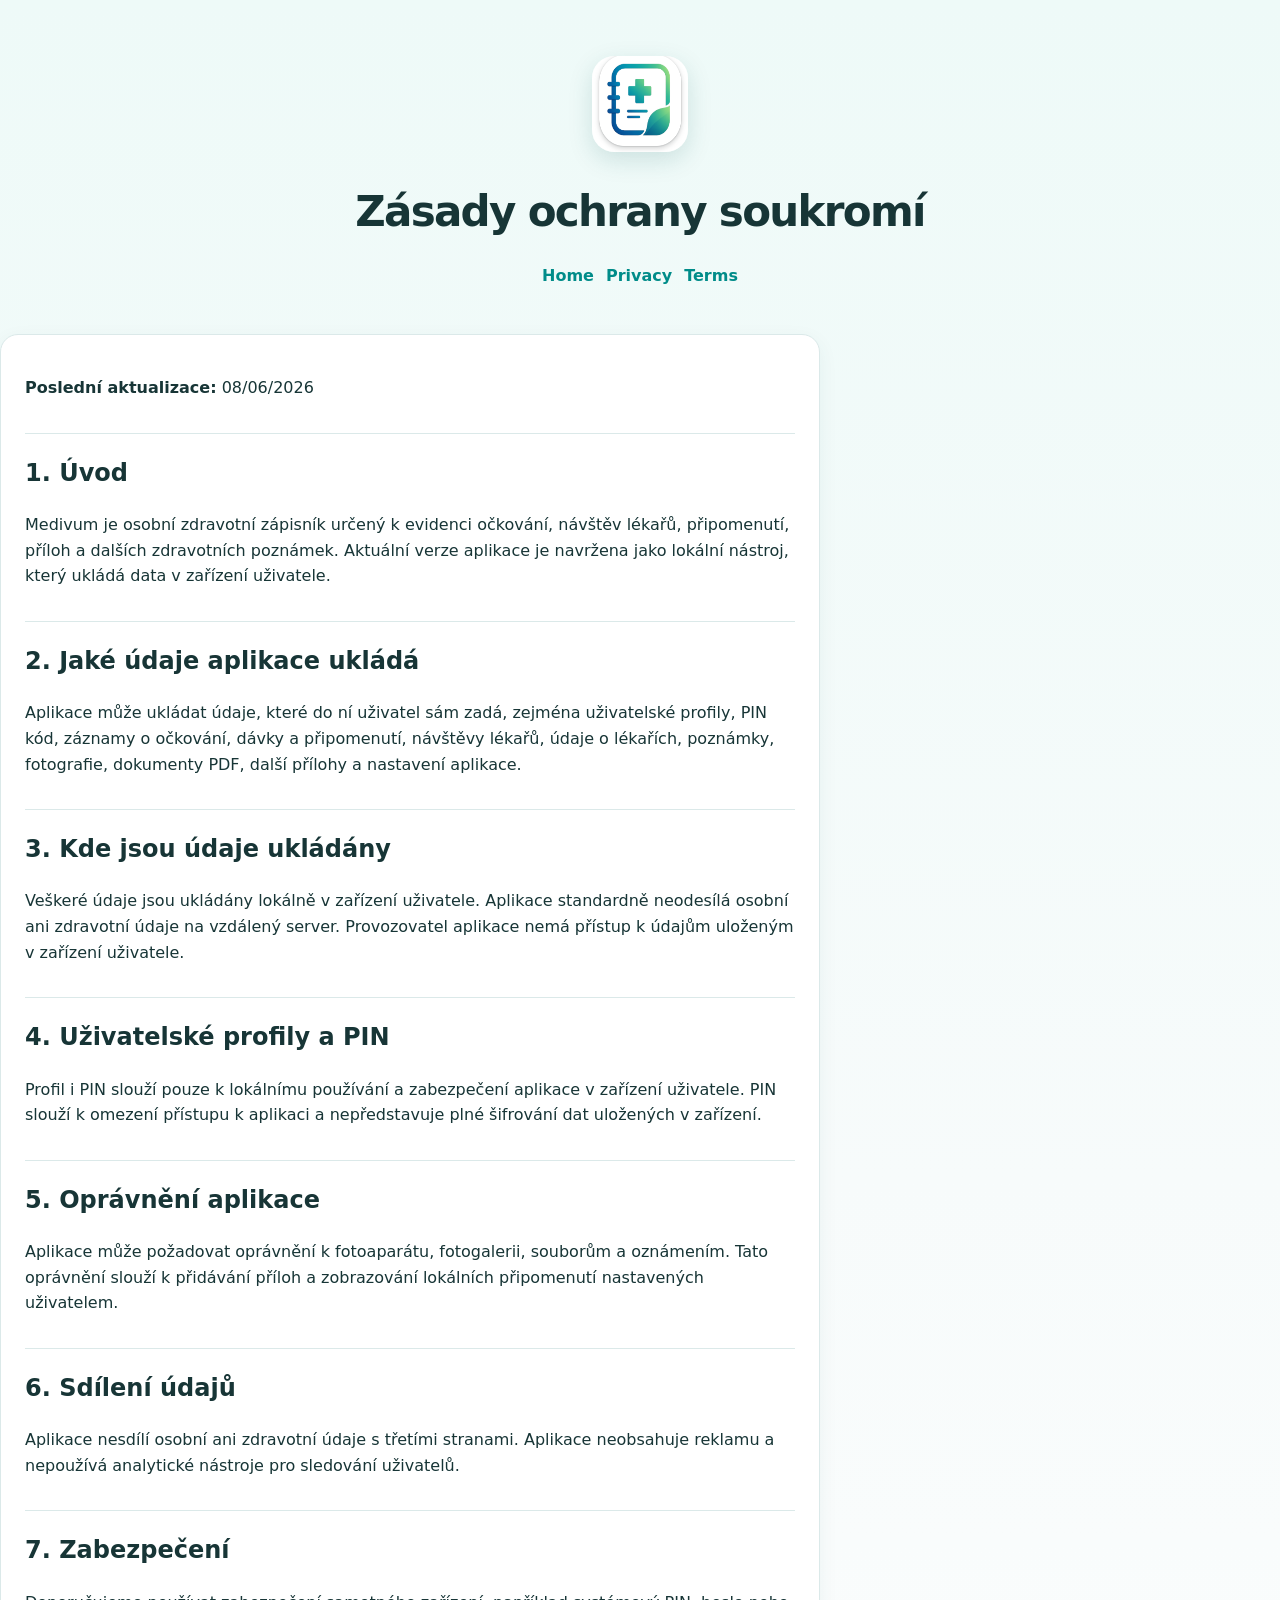
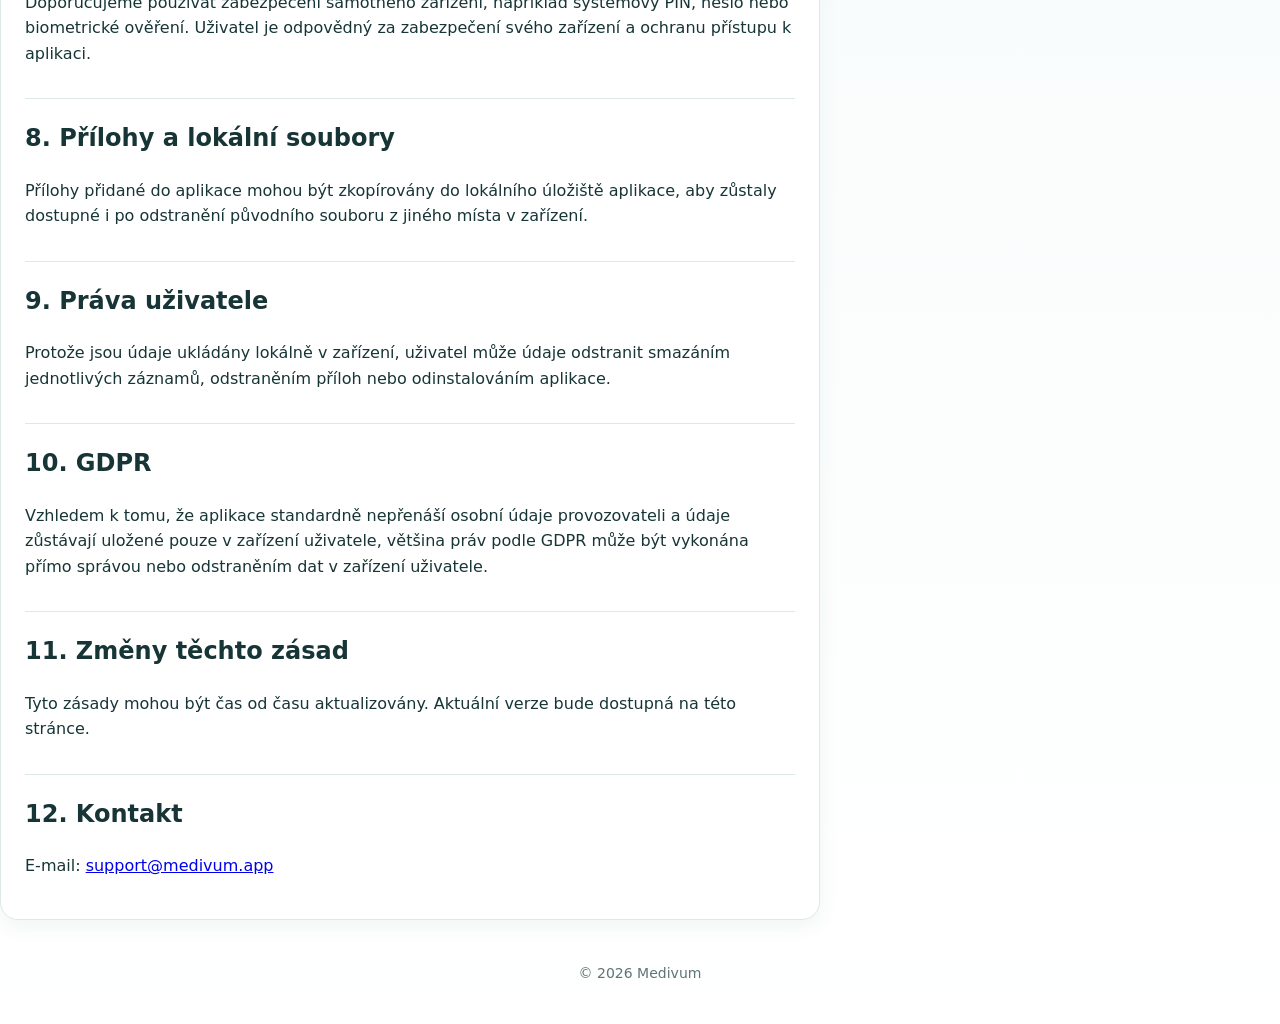
==== privacy-cs.html @ d0944ca5 "Add files via upload" ====
<!DOCTYPE html>
<html lang="cs">
<head>
  <meta charset="UTF-8"><meta name="viewport" content="width=device-width, initial-scale=1">
  <title>Medivum – Zásady ochrany soukromí</title><link rel="stylesheet" href="style.css">
</head>
<body>
<header>
  <img src="logo.png" alt="Medivum logo" class="logo">
  <h1>Zásady ochrany soukromí</h1>
  <nav><a href="index.html">Home</a><a href="privacy.html">Privacy</a><a href="terms.html">Terms</a></nav>
</header>
<main class="article card">

<p><strong>Poslední aktualizace:</strong> 08/06/2026</p>
<h2>1. Úvod</h2>
<p>Medivum je osobní zdravotní zápisník určený k evidenci očkování, návštěv lékařů, připomenutí, příloh a dalších zdravotních poznámek. Aktuální verze aplikace je navržena jako lokální nástroj, který ukládá data v zařízení uživatele.</p>
<h2>2. Jaké údaje aplikace ukládá</h2>
<p>Aplikace může ukládat údaje, které do ní uživatel sám zadá, zejména uživatelské profily, PIN kód, záznamy o očkování, dávky a připomenutí, návštěvy lékařů, údaje o lékařích, poznámky, fotografie, dokumenty PDF, další přílohy a nastavení aplikace.</p>
<h2>3. Kde jsou údaje ukládány</h2>
<p>Veškeré údaje jsou ukládány lokálně v zařízení uživatele. Aplikace standardně neodesílá osobní ani zdravotní údaje na vzdálený server. Provozovatel aplikace nemá přístup k údajům uloženým v zařízení uživatele.</p>
<h2>4. Uživatelské profily a PIN</h2>
<p>Profil i PIN slouží pouze k lokálnímu používání a zabezpečení aplikace v zařízení uživatele. PIN slouží k omezení přístupu k aplikaci a nepředstavuje plné šifrování dat uložených v zařízení.</p>
<h2>5. Oprávnění aplikace</h2>
<p>Aplikace může požadovat oprávnění k fotoaparátu, fotogalerii, souborům a oznámením. Tato oprávnění slouží k přidávání příloh a zobrazování lokálních připomenutí nastavených uživatelem.</p>
<h2>6. Sdílení údajů</h2>
<p>Aplikace nesdílí osobní ani zdravotní údaje s třetími stranami. Aplikace neobsahuje reklamu a nepoužívá analytické nástroje pro sledování uživatelů.</p>
<h2>7. Zabezpečení</h2>
<p>Doporučujeme používat zabezpečení samotného zařízení, například systémový PIN, heslo nebo biometrické ověření. Uživatel je odpovědný za zabezpečení svého zařízení a ochranu přístupu k aplikaci.</p>
<h2>8. Přílohy a lokální soubory</h2>
<p>Přílohy přidané do aplikace mohou být zkopírovány do lokálního úložiště aplikace, aby zůstaly dostupné i po odstranění původního souboru z jiného místa v zařízení.</p>
<h2>9. Práva uživatele</h2>
<p>Protože jsou údaje ukládány lokálně v zařízení, uživatel může údaje odstranit smazáním jednotlivých záznamů, odstraněním příloh nebo odinstalováním aplikace.</p>
<h2>10. GDPR</h2>
<p>Vzhledem k tomu, že aplikace standardně nepřenáší osobní údaje provozovateli a údaje zůstávají uložené pouze v zařízení uživatele, většina práv podle GDPR může být vykonána přímo správou nebo odstraněním dat v zařízení uživatele.</p>
<h2>11. Změny těchto zásad</h2>
<p>Tyto zásady mohou být čas od času aktualizovány. Aktuální verze bude dostupná na této stránce.</p>
<h2>12. Kontakt</h2>
<p>E-mail: <a href="mailto:support@medivum.app">support@medivum.app</a></p>

</main>
<footer>© 2026 Medivum</footer>
</body></html>
---- style.css ----
:root {
  --bg: #f7fbfb;
  --card: #ffffff;
  --text: #173536;
  --muted: #5f7475;
  --primary: #008c89;
  --border: #dbe9e9;
}

* { box-sizing: border-box; }

body {
  margin: 0;
  font-family: system-ui, -apple-system, BlinkMacSystemFont, "Segoe UI", sans-serif;
  background: linear-gradient(180deg, #eefaf8 0%, var(--bg) 45%, #ffffff 100%);
  color: var(--text);
  line-height: 1.6;
}

header {
  max-width: 900px;
  margin: 0 auto;
  padding: 56px 20px 28px;
  text-align: center;
}

.logo {
  width: 96px;
  height: 96px;
  border-radius: 22px;
  box-shadow: 0 8px 24px rgba(0, 90, 90, .15);
}

h1 {
  margin: 18px 0 8px;
  font-size: 42px;
  letter-spacing: -0.04em;
}

.subtitle {
  color: var(--muted);
  font-size: 18px;
  margin: 0 auto;
  max-width: 620px;
}

main {
  max-width: 900px;
  margin: 0 auto;
  padding: 0 20px 48px;
}

.card {
  background: var(--card);
  border: 1px solid var(--border);
  border-radius: 18px;
  padding: 24px;
  margin: 18px 0;
  box-shadow: 0 6px 20px rgba(24, 78, 78, .06);
}

.grid {
  display: grid;
  grid-template-columns: repeat(auto-fit, minmax(210px, 1fr));
  gap: 14px;
}

a.button {
  display: block;
  padding: 14px 16px;
  border: 1px solid var(--border);
  border-radius: 14px;
  color: var(--primary);
  text-decoration: none;
  font-weight: 650;
  background: #fbffff;
}

a.button:hover {
  border-color: var(--primary);
  background: #f0fbfa;
}

nav {
  display: flex;
  gap: 12px;
  flex-wrap: wrap;
  justify-content: center;
  margin-top: 18px;
}

nav a {
  color: var(--primary);
  text-decoration: none;
  font-weight: 600;
}

.article {
  max-width: 820px;
  text-align: left;
}

.article h1 {
  font-size: 34px;
}

.article h2 {
  margin-top: 32px;
  border-top: 1px solid var(--border);
  padding-top: 20px;
}

footer {
  max-width: 900px;
  margin: 0 auto;
  padding: 24px 20px 40px;
  color: var(--muted);
  text-align: center;
  font-size: 14px;
}
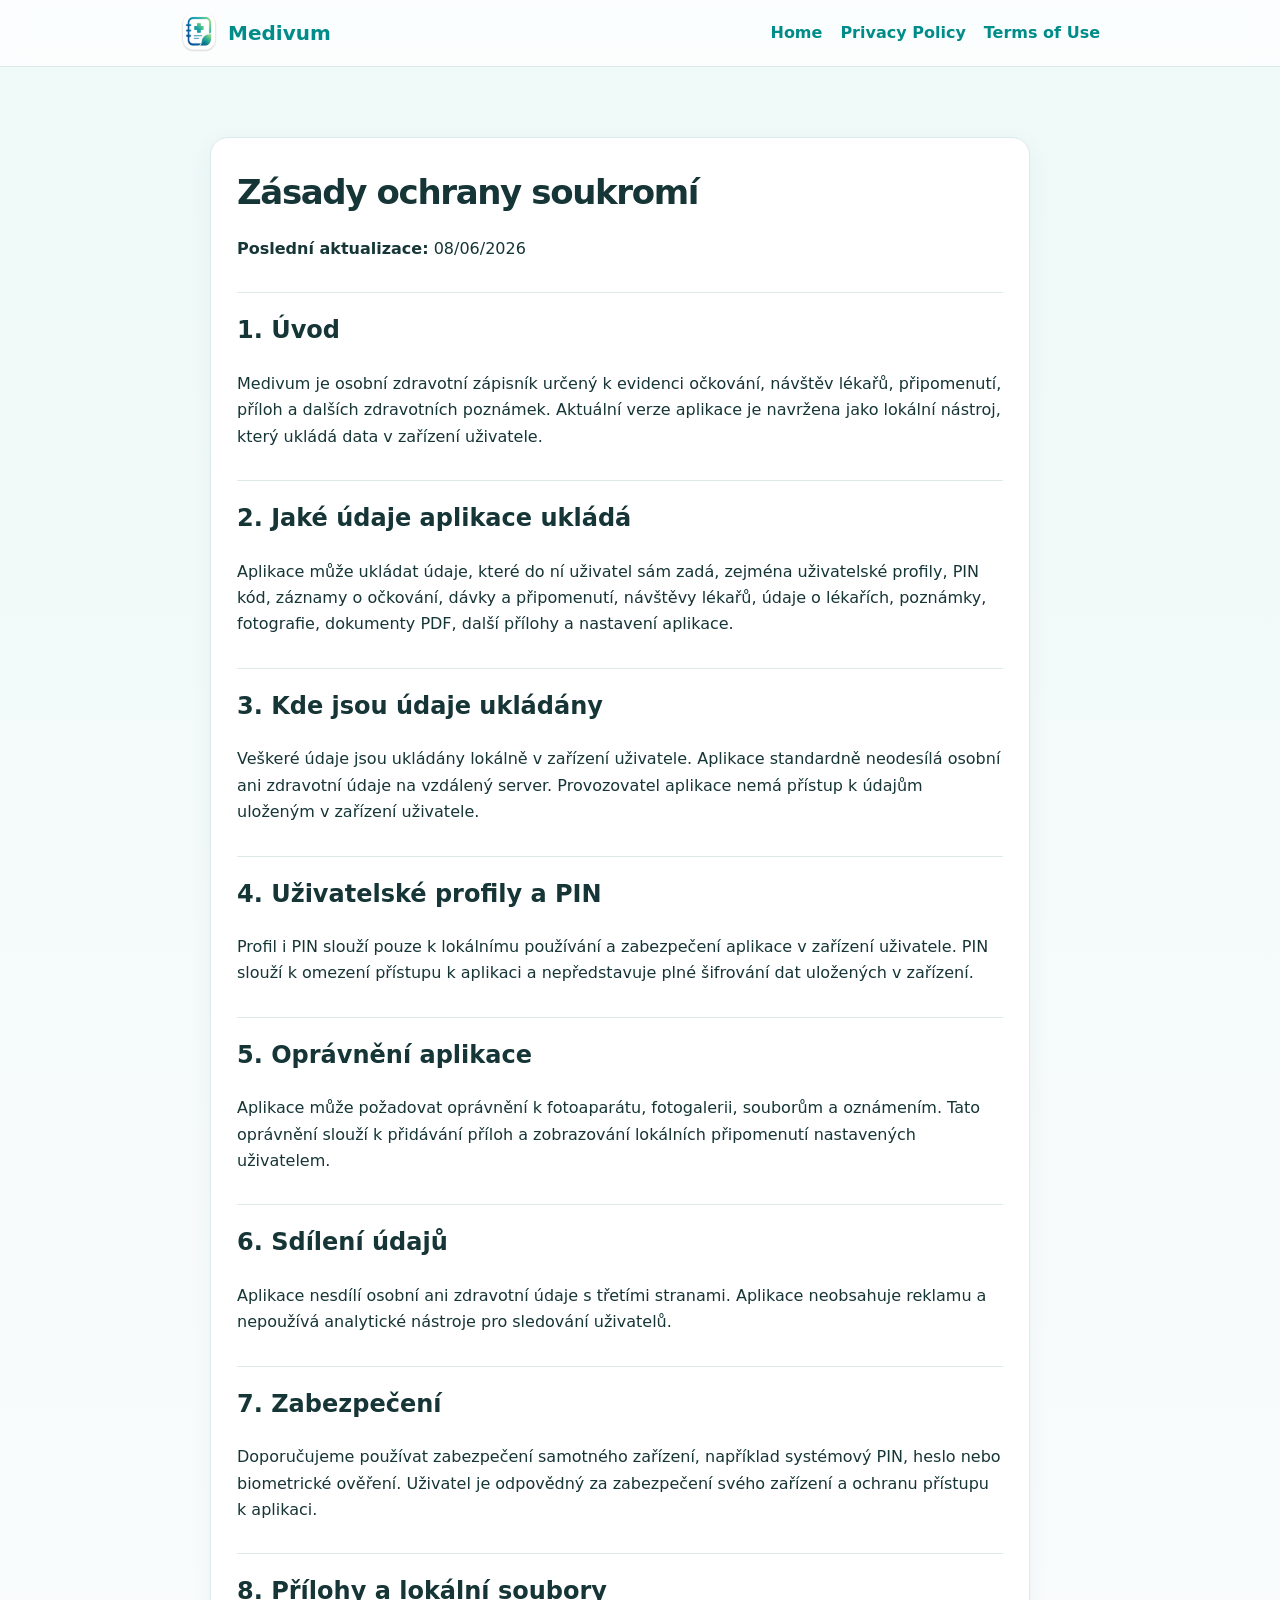
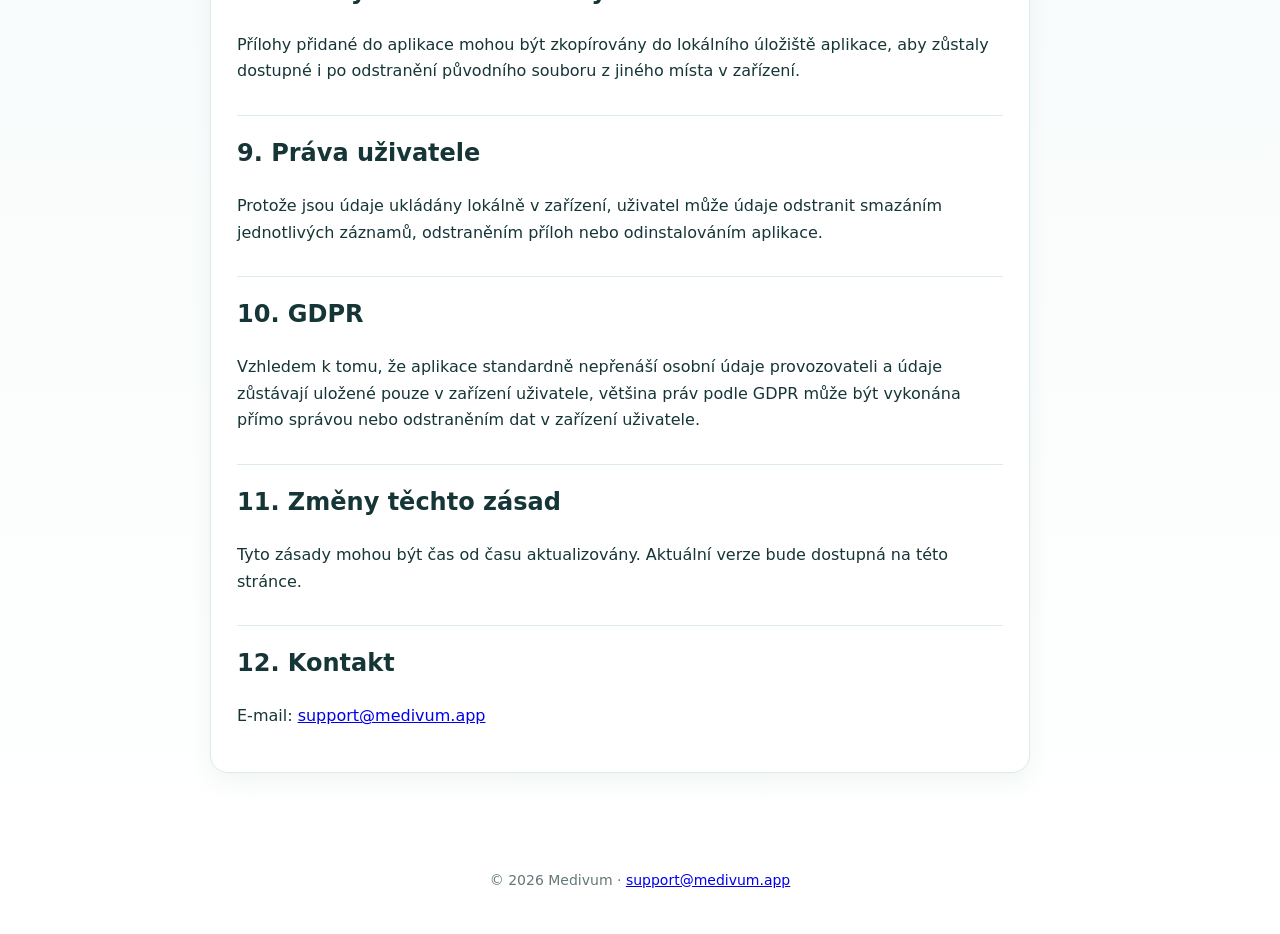
==== commit 9566ae42: "Add files via upload" ====
--- a/privacy-cs.html
+++ b/privacy-cs.html
@@ -1,18 +1,22 @@
 <!DOCTYPE html>
 <html lang="cs">
 <head>
-  <meta charset="UTF-8"><meta name="viewport" content="width=device-width, initial-scale=1">
-  <title>Medivum – Zásady ochrany soukromí</title><link rel="stylesheet" href="style.css">
+  <meta charset="UTF-8">
+  <meta name="viewport" content="width=device-width, initial-scale=1">
+  <title>Medivum – Zásady ochrany soukromí</title>
+  <link rel="stylesheet" href="style.css">
 </head>
 <body>
-<header>
-  <img src="logo.png" alt="Medivum logo" class="logo">
-  <h1>Zásady ochrany soukromí</h1>
-  <nav><a href="index.html">Home</a><a href="privacy.html">Privacy</a><a href="terms.html">Terms</a></nav>
+<header class="site-header">
+  <nav class="nav">
+    <a class="brand" href="index.html"><img src="logo.png" alt="Medivum logo"><span>Medivum</span></a>
+    <a href="index.html">Home</a>
+    <a href="privacy.html">Privacy Policy</a>
+    <a href="terms.html">Terms of Use</a>
+  </nav>
 </header>
-<main class="article card">
-
-<p><strong>Poslední aktualizace:</strong> 08/06/2026</p>
+<main>
+<section class="article card"><h1>Zásady ochrany soukromí</h1><p><strong>Poslední aktualizace:</strong> 08/06/2026</p>
 <h2>1. Úvod</h2>
 <p>Medivum je osobní zdravotní zápisník určený k evidenci očkování, návštěv lékařů, připomenutí, příloh a dalších zdravotních poznámek. Aktuální verze aplikace je navržena jako lokální nástroj, který ukládá data v zařízení uživatele.</p>
 <h2>2. Jaké údaje aplikace ukládá</h2>
@@ -36,8 +40,8 @@
 <h2>11. Změny těchto zásad</h2>
 <p>Tyto zásady mohou být čas od času aktualizovány. Aktuální verze bude dostupná na této stránce.</p>
 <h2>12. Kontakt</h2>
-<p>E-mail: <a href="mailto:support@medivum.app">support@medivum.app</a></p>
-
+<p>E-mail: <a href="mailto:support@medivum.app">support@medivum.app</a></p></section>
 </main>
-<footer>© 2026 Medivum</footer>
-</body></html>+<footer>© 2026 Medivum · <a href="mailto:support@medivum.app">support@medivum.app</a></footer>
+</body>
+</html>
--- a/style.css
+++ b/style.css
@@ -1,10 +1,10 @@
 :root {
   --bg: #f7fbfb;
   --card: #ffffff;
-  --text: #173536;
-  --muted: #5f7475;
+  --text: #163536;
+  --muted: #637879;
   --primary: #008c89;
-  --border: #dbe9e9;
+  --border: #dceaea;
 }
 
 * { box-sizing: border-box; }
@@ -12,28 +12,75 @@
 body {
   margin: 0;
   font-family: system-ui, -apple-system, BlinkMacSystemFont, "Segoe UI", sans-serif;
-  background: linear-gradient(180deg, #eefaf8 0%, var(--bg) 45%, #ffffff 100%);
+  background: linear-gradient(180deg, #eefaf8 0%, var(--bg) 48%, #ffffff 100%);
   color: var(--text);
-  line-height: 1.6;
+  line-height: 1.65;
 }
 
-header {
+.site-header {
+  border-bottom: 1px solid var(--border);
+  background: rgba(255,255,255,.78);
+  backdrop-filter: blur(10px);
+  position: sticky;
+  top: 0;
+  z-index: 10;
+}
+
+.nav {
+  max-width: 960px;
+  margin: 0 auto;
+  padding: 14px 20px;
+  display: flex;
+  align-items: center;
+  gap: 18px;
+}
+
+.brand {
+  display: flex;
+  align-items: center;
+  gap: 10px;
+  text-decoration: none;
+  color: var(--text);
+  font-weight: 800;
+  font-size: 20px;
+  margin-right: auto;
+}
+
+.brand img {
+  width: 38px;
+  height: 38px;
+  border-radius: 10px;
+}
+
+.nav a {
+  color: var(--primary);
+  text-decoration: none;
+  font-weight: 650;
+}
+
+.nav a:hover { text-decoration: underline; }
+
+main {
   max-width: 900px;
   margin: 0 auto;
-  padding: 56px 20px 28px;
-  text-align: center;
+  padding: 48px 20px;
 }
 
-.logo {
-  width: 96px;
-  height: 96px;
+.hero {
+  text-align: center;
+  padding: 34px 0 30px;
+}
+
+.hero-logo {
+  width: 92px;
+  height: 92px;
   border-radius: 22px;
-  box-shadow: 0 8px 24px rgba(0, 90, 90, .15);
+  box-shadow: 0 10px 26px rgba(0,90,90,.14);
 }
 
 h1 {
-  margin: 18px 0 8px;
-  font-size: 42px;
+  margin: 22px 0 8px;
+  font-size: 44px;
   letter-spacing: -0.04em;
 }
 
@@ -41,80 +88,73 @@
   color: var(--muted);
   font-size: 18px;
   margin: 0 auto;
-  max-width: 620px;
-}
-
-main {
-  max-width: 900px;
-  margin: 0 auto;
-  padding: 0 20px 48px;
+  max-width: 640px;
 }
 
 .card {
   background: var(--card);
   border: 1px solid var(--border);
   border-radius: 18px;
-  padding: 24px;
-  margin: 18px 0;
-  box-shadow: 0 6px 20px rgba(24, 78, 78, .06);
+  padding: 26px;
+  margin: 22px 0;
+  box-shadow: 0 8px 24px rgba(24,78,78,.055);
 }
 
-.grid {
-  display: grid;
-  grid-template-columns: repeat(auto-fit, minmax(210px, 1fr));
-  gap: 14px;
+.home-links {
+  display: flex;
+  flex-wrap: wrap;
+  gap: 12px;
+  margin-top: 18px;
 }
 
-a.button {
-  display: block;
-  padding: 14px 16px;
+.button {
+  display: inline-block;
+  padding: 12px 16px;
   border: 1px solid var(--border);
-  border-radius: 14px;
+  border-radius: 12px;
   color: var(--primary);
   text-decoration: none;
-  font-weight: 650;
+  font-weight: 700;
   background: #fbffff;
 }
 
-a.button:hover {
+.button:hover {
   border-color: var(--primary);
   background: #f0fbfa;
 }
 
-nav {
-  display: flex;
+.lang-grid {
+  display: grid;
+  grid-template-columns: repeat(auto-fit, minmax(210px, 1fr));
   gap: 12px;
-  flex-wrap: wrap;
-  justify-content: center;
-  margin-top: 18px;
-}
-
-nav a {
-  color: var(--primary);
-  text-decoration: none;
-  font-weight: 600;
 }
 
 .article {
   max-width: 820px;
-  text-align: left;
 }
 
 .article h1 {
   font-size: 34px;
+  margin-top: 0;
 }
 
 .article h2 {
-  margin-top: 32px;
+  margin-top: 30px;
   border-top: 1px solid var(--border);
-  padding-top: 20px;
+  padding-top: 18px;
 }
 
 footer {
-  max-width: 900px;
+  max-width: 960px;
   margin: 0 auto;
-  padding: 24px 20px 40px;
+  padding: 26px 20px 42px;
   color: var(--muted);
   text-align: center;
   font-size: 14px;
+}
+
+@media (max-width: 620px) {
+  .nav { flex-wrap: wrap; }
+  .brand { width: 100%; }
+  h1 { font-size: 36px; }
 }
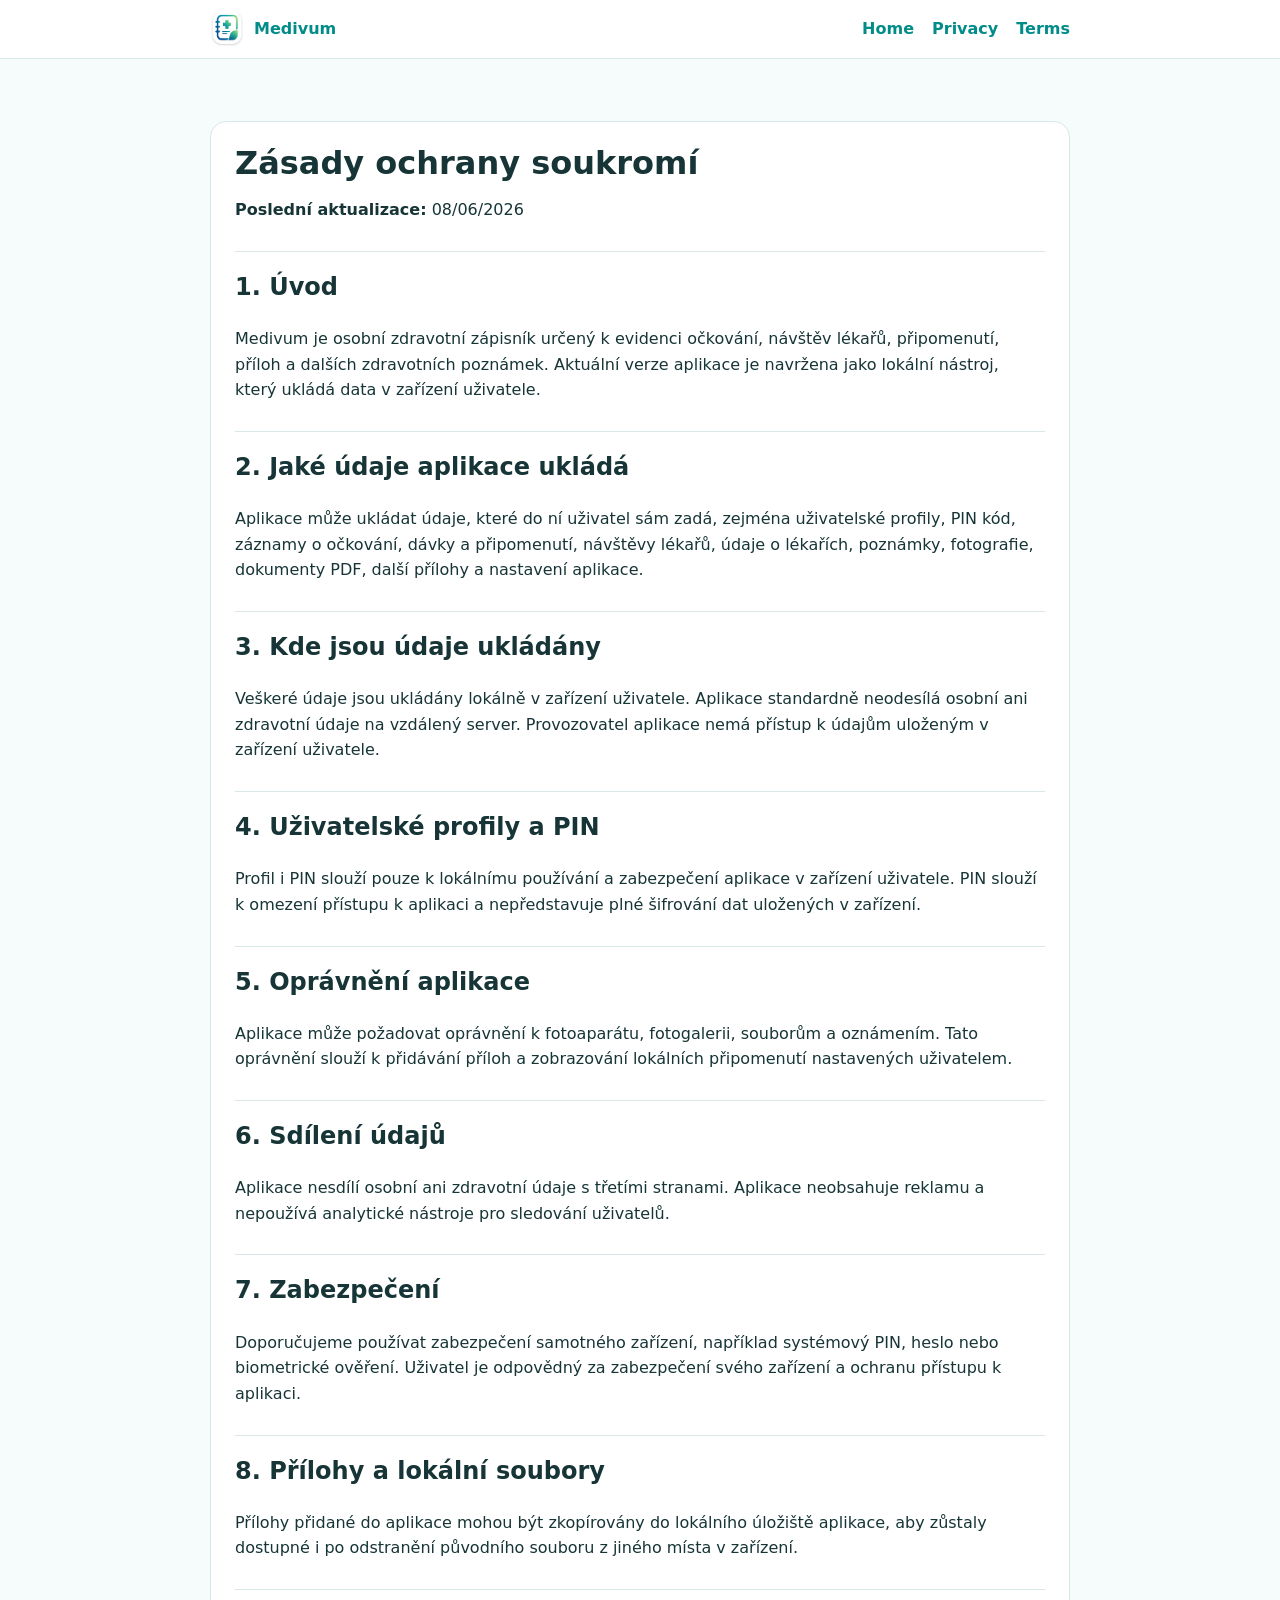
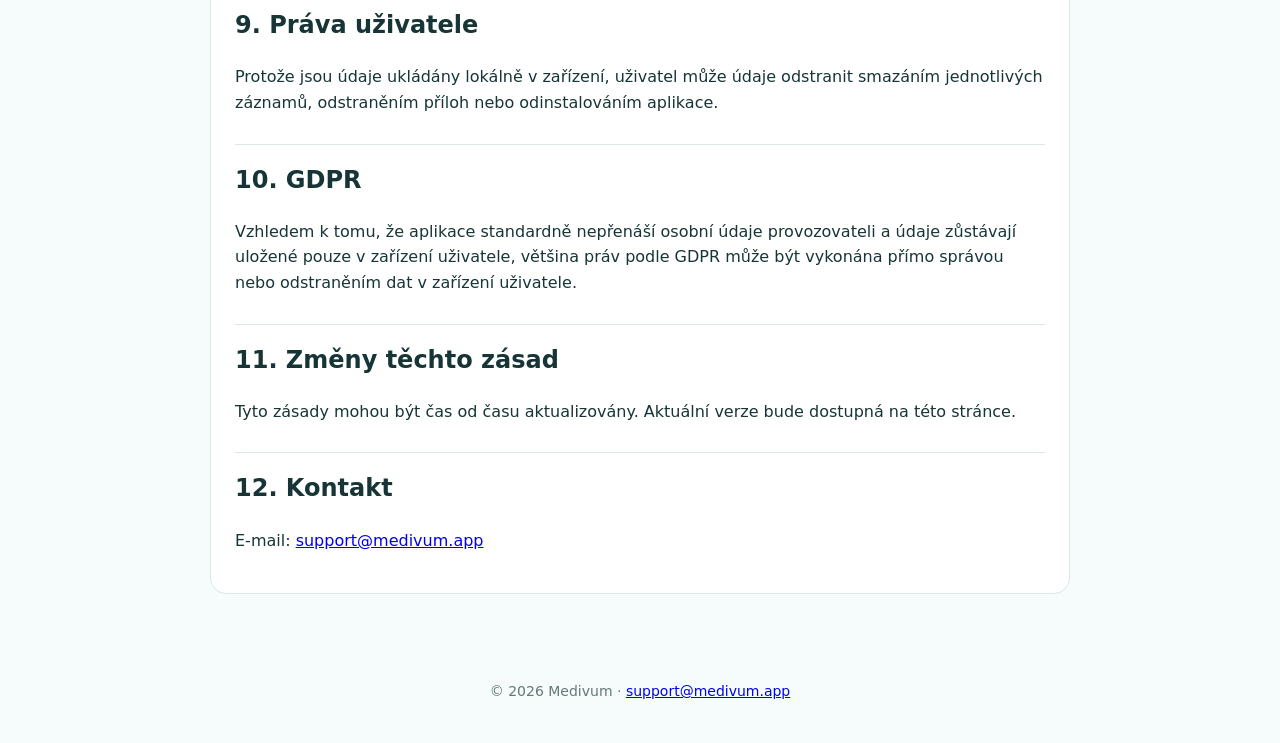
==== commit d8b2129f: "Add files via upload" ====
--- a/privacy-cs.html
+++ b/privacy-cs.html
@@ -7,12 +7,12 @@
   <link rel="stylesheet" href="style.css">
 </head>
 <body>
-<header class="site-header">
+<header class="header">
   <nav class="nav">
     <a class="brand" href="index.html"><img src="logo.png" alt="Medivum logo"><span>Medivum</span></a>
     <a href="index.html">Home</a>
-    <a href="privacy.html">Privacy Policy</a>
-    <a href="terms.html">Terms of Use</a>
+    <a href="privacy.html">Privacy</a>
+    <a href="terms.html">Terms</a>
   </nav>
 </header>
 <main>
--- a/style.css
+++ b/style.css
@@ -1,10 +1,10 @@
 :root {
-  --bg: #f7fbfb;
+  --bg: #f6fbfb;
+  --text: #173536;
+  --muted: #657879;
+  --primary: #008c89;
+  --border: #d8e8e8;
   --card: #ffffff;
-  --text: #163536;
-  --muted: #637879;
-  --primary: #008c89;
-  --border: #dceaea;
 }
 
 * { box-sizing: border-box; }
@@ -12,24 +12,20 @@
 body {
   margin: 0;
   font-family: system-ui, -apple-system, BlinkMacSystemFont, "Segoe UI", sans-serif;
-  background: linear-gradient(180deg, #eefaf8 0%, var(--bg) 48%, #ffffff 100%);
+  background: var(--bg);
   color: var(--text);
-  line-height: 1.65;
+  line-height: 1.6;
 }
 
-.site-header {
+.header {
+  background: #ffffff;
   border-bottom: 1px solid var(--border);
-  background: rgba(255,255,255,.78);
-  backdrop-filter: blur(10px);
-  position: sticky;
-  top: 0;
-  z-index: 10;
 }
 
 .nav {
-  max-width: 960px;
+  max-width: 900px;
   margin: 0 auto;
-  padding: 14px 20px;
+  padding: 12px 20px;
   display: flex;
   align-items: center;
   gap: 18px;
@@ -39,72 +35,67 @@
   display: flex;
   align-items: center;
   gap: 10px;
+  margin-right: auto;
+  color: var(--text);
   text-decoration: none;
-  color: var(--text);
-  font-weight: 800;
-  font-size: 20px;
-  margin-right: auto;
+  font-weight: 750;
 }
 
 .brand img {
-  width: 38px;
-  height: 38px;
-  border-radius: 10px;
+  width: 34px;
+  height: 34px;
+  border-radius: 8px;
 }
 
 .nav a {
   color: var(--primary);
   text-decoration: none;
-  font-weight: 650;
+  font-weight: 600;
 }
-
-.nav a:hover { text-decoration: underline; }
 
 main {
   max-width: 900px;
   margin: 0 auto;
-  padding: 48px 20px;
+  padding: 44px 20px;
 }
 
 .hero {
   text-align: center;
-  padding: 34px 0 30px;
+  padding: 20px 0 24px;
 }
 
-.hero-logo {
-  width: 92px;
-  height: 92px;
+.hero img {
+  width: 96px;
+  height: 96px;
   border-radius: 22px;
-  box-shadow: 0 10px 26px rgba(0,90,90,.14);
+  box-shadow: 0 8px 20px rgba(0,0,0,.10);
 }
 
 h1 {
-  margin: 22px 0 8px;
-  font-size: 44px;
-  letter-spacing: -0.04em;
+  margin: 18px 0 8px;
+  font-size: 40px;
+  line-height: 1.1;
 }
 
 .subtitle {
   color: var(--muted);
+  margin: 0 auto;
+  max-width: 620px;
   font-size: 18px;
-  margin: 0 auto;
-  max-width: 640px;
 }
 
 .card {
   background: var(--card);
   border: 1px solid var(--border);
-  border-radius: 18px;
-  padding: 26px;
-  margin: 22px 0;
-  box-shadow: 0 8px 24px rgba(24,78,78,.055);
+  border-radius: 16px;
+  padding: 24px;
+  margin: 18px 0;
 }
 
-.home-links {
+.links {
   display: flex;
+  gap: 12px;
   flex-wrap: wrap;
-  gap: 12px;
-  margin-top: 18px;
 }
 
 .button {
@@ -118,43 +109,33 @@
   background: #fbffff;
 }
 
-.button:hover {
-  border-color: var(--primary);
-  background: #f0fbfa;
-}
-
 .lang-grid {
   display: grid;
-  grid-template-columns: repeat(auto-fit, minmax(210px, 1fr));
+  grid-template-columns: repeat(auto-fit, minmax(190px, 1fr));
   gap: 12px;
 }
 
-.article {
-  max-width: 820px;
-}
-
 .article h1 {
-  font-size: 34px;
+  font-size: 32px;
   margin-top: 0;
 }
 
 .article h2 {
-  margin-top: 30px;
+  margin-top: 28px;
+  padding-top: 16px;
   border-top: 1px solid var(--border);
-  padding-top: 18px;
 }
 
 footer {
-  max-width: 960px;
+  max-width: 900px;
   margin: 0 auto;
-  padding: 26px 20px 42px;
+  padding: 24px 20px 40px;
+  text-align: center;
   color: var(--muted);
-  text-align: center;
   font-size: 14px;
 }
 
 @media (max-width: 620px) {
   .nav { flex-wrap: wrap; }
   .brand { width: 100%; }
-  h1 { font-size: 36px; }
 }
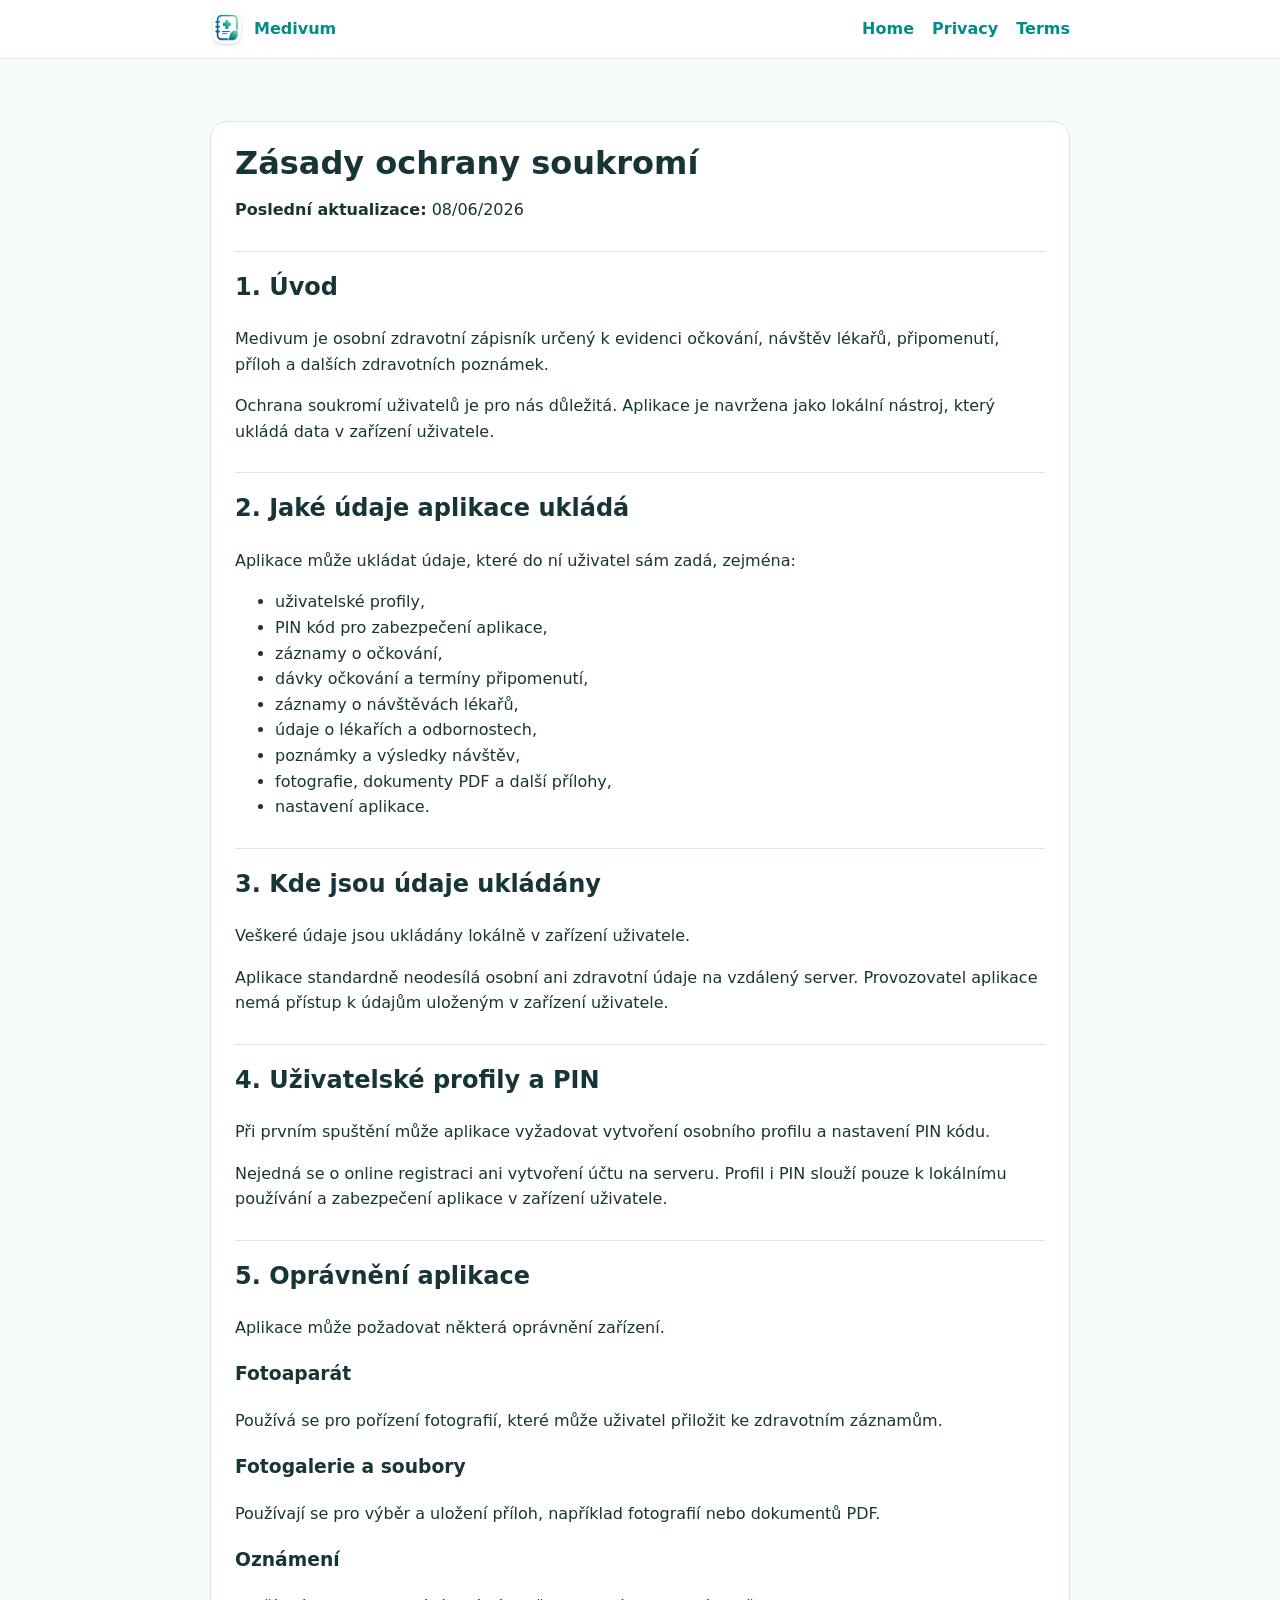
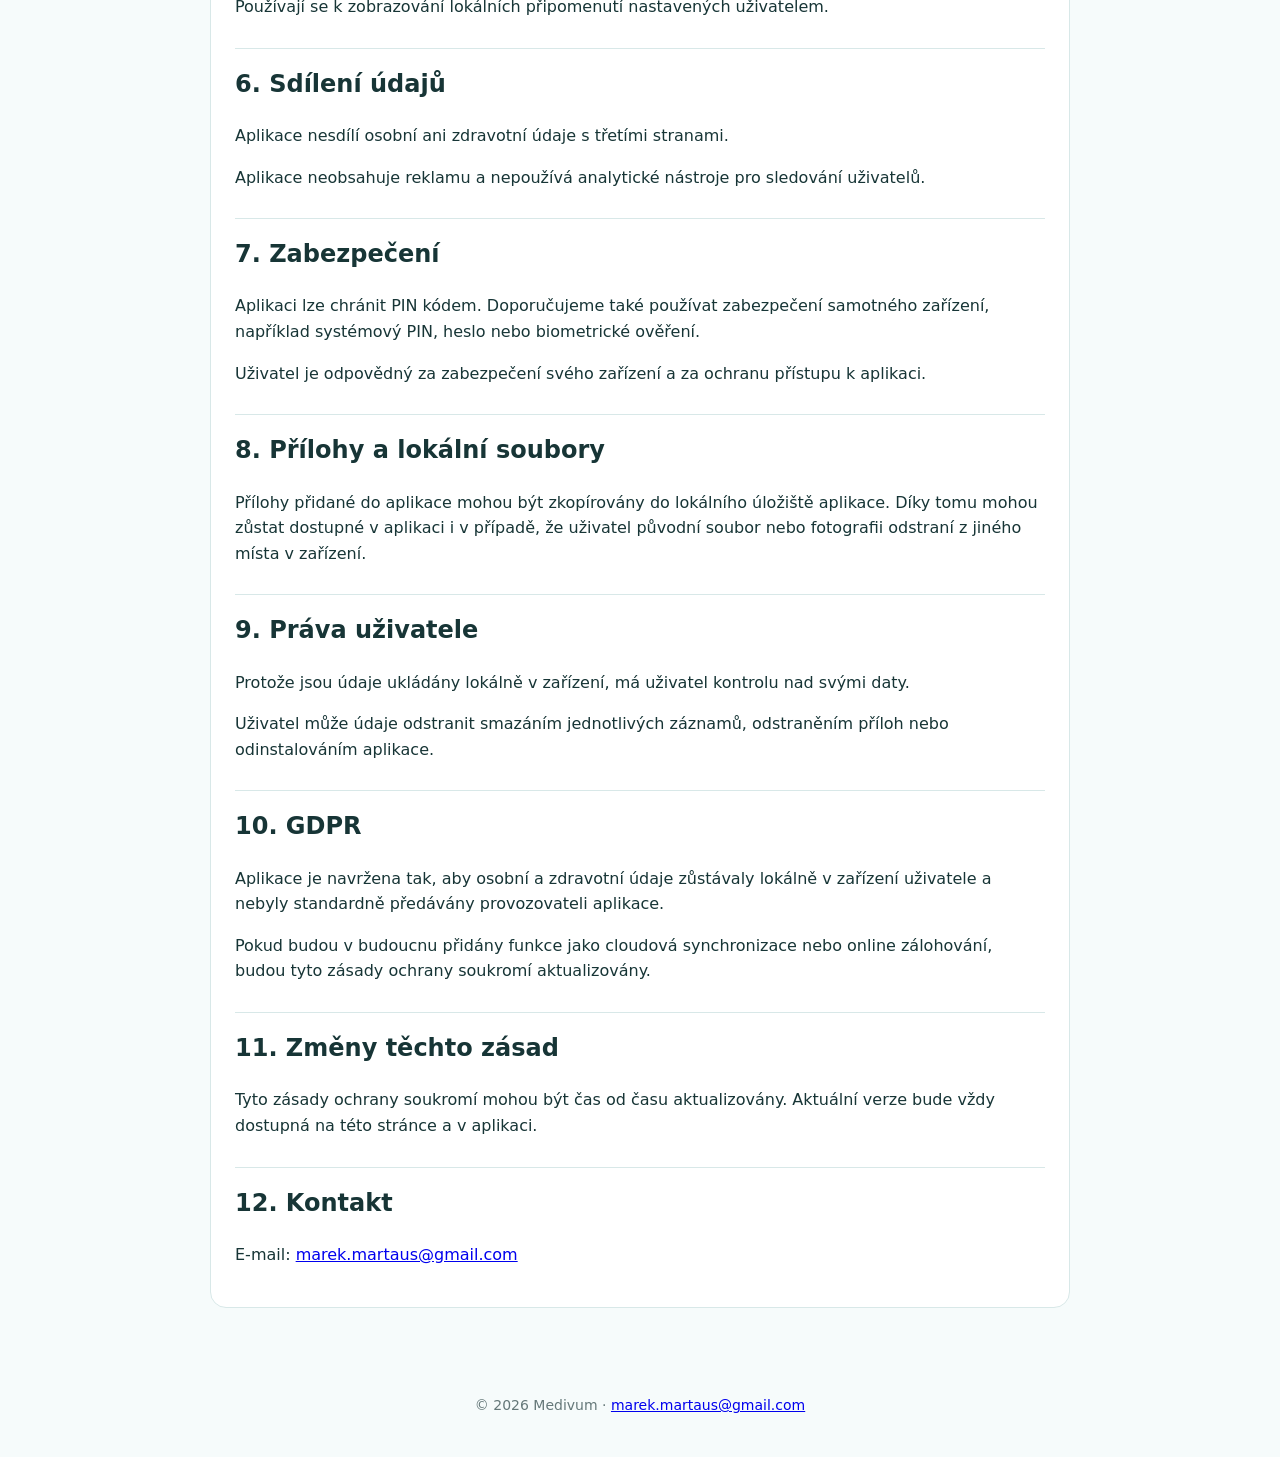
==== commit 4cb96571: "Update privacy-cs.html" ====
--- a/privacy-cs.html
+++ b/privacy-cs.html
@@ -18,30 +18,89 @@
 <main>
 <section class="article card"><h1>Zásady ochrany soukromí</h1><p><strong>Poslední aktualizace:</strong> 08/06/2026</p>
 <h2>1. Úvod</h2>
-<p>Medivum je osobní zdravotní zápisník určený k evidenci očkování, návštěv lékařů, připomenutí, příloh a dalších zdravotních poznámek. Aktuální verze aplikace je navržena jako lokální nástroj, který ukládá data v zařízení uživatele.</p>
+
+<p>Medivum je osobní zdravotní zápisník určený k evidenci očkování, návštěv lékařů, připomenutí, příloh a dalších zdravotních poznámek.</p>
+
+<p>Ochrana soukromí uživatelů je pro nás důležitá. Aplikace je navržena jako lokální nástroj, který ukládá data v zařízení uživatele.</p>
+
 <h2>2. Jaké údaje aplikace ukládá</h2>
-<p>Aplikace může ukládat údaje, které do ní uživatel sám zadá, zejména uživatelské profily, PIN kód, záznamy o očkování, dávky a připomenutí, návštěvy lékařů, údaje o lékařích, poznámky, fotografie, dokumenty PDF, další přílohy a nastavení aplikace.</p>
+
+<p>Aplikace může ukládat údaje, které do ní uživatel sám zadá, zejména:</p>
+
+<ul>
+    <li>uživatelské profily,</li>
+    <li>PIN kód pro zabezpečení aplikace,</li>
+    <li>záznamy o očkování,</li>
+    <li>dávky očkování a termíny připomenutí,</li>
+    <li>záznamy o návštěvách lékařů,</li>
+    <li>údaje o lékařích a odbornostech,</li>
+    <li>poznámky a výsledky návštěv,</li>
+    <li>fotografie, dokumenty PDF a další přílohy,</li>
+    <li>nastavení aplikace.</li>
+</ul>
+
 <h2>3. Kde jsou údaje ukládány</h2>
-<p>Veškeré údaje jsou ukládány lokálně v zařízení uživatele. Aplikace standardně neodesílá osobní ani zdravotní údaje na vzdálený server. Provozovatel aplikace nemá přístup k údajům uloženým v zařízení uživatele.</p>
+
+<p>Veškeré údaje jsou ukládány lokálně v zařízení uživatele.</p>
+
+<p>Aplikace standardně neodesílá osobní ani zdravotní údaje na vzdálený server. Provozovatel aplikace nemá přístup k údajům uloženým v zařízení uživatele.</p>
+
 <h2>4. Uživatelské profily a PIN</h2>
-<p>Profil i PIN slouží pouze k lokálnímu používání a zabezpečení aplikace v zařízení uživatele. PIN slouží k omezení přístupu k aplikaci a nepředstavuje plné šifrování dat uložených v zařízení.</p>
+
+<p>Při prvním spuštění může aplikace vyžadovat vytvoření osobního profilu a nastavení PIN kódu.</p>
+
+<p>Nejedná se o online registraci ani vytvoření účtu na serveru. Profil i PIN slouží pouze k lokálnímu používání a zabezpečení aplikace v zařízení uživatele.</p>
+
 <h2>5. Oprávnění aplikace</h2>
-<p>Aplikace může požadovat oprávnění k fotoaparátu, fotogalerii, souborům a oznámením. Tato oprávnění slouží k přidávání příloh a zobrazování lokálních připomenutí nastavených uživatelem.</p>
+
+<p>Aplikace může požadovat některá oprávnění zařízení.</p>
+
+<h3>Fotoaparát</h3>
+
+<p>Používá se pro pořízení fotografií, které může uživatel přiložit ke zdravotním záznamům.</p>
+
+<h3>Fotogalerie a soubory</h3>
+
+<p>Používají se pro výběr a uložení příloh, například fotografií nebo dokumentů PDF.</p>
+
+<h3>Oznámení</h3>
+
+<p>Používají se k zobrazování lokálních připomenutí nastavených uživatelem.</p>
+
 <h2>6. Sdílení údajů</h2>
-<p>Aplikace nesdílí osobní ani zdravotní údaje s třetími stranami. Aplikace neobsahuje reklamu a nepoužívá analytické nástroje pro sledování uživatelů.</p>
+
+<p>Aplikace nesdílí osobní ani zdravotní údaje s třetími stranami.</p>
+
+<p>Aplikace neobsahuje reklamu a nepoužívá analytické nástroje pro sledování uživatelů.</p>
+
 <h2>7. Zabezpečení</h2>
-<p>Doporučujeme používat zabezpečení samotného zařízení, například systémový PIN, heslo nebo biometrické ověření. Uživatel je odpovědný za zabezpečení svého zařízení a ochranu přístupu k aplikaci.</p>
+
+<p>Aplikaci lze chránit PIN kódem. Doporučujeme také používat zabezpečení samotného zařízení, například systémový PIN, heslo nebo biometrické ověření.</p>
+
+<p>Uživatel je odpovědný za zabezpečení svého zařízení a za ochranu přístupu k aplikaci.</p>
+
 <h2>8. Přílohy a lokální soubory</h2>
-<p>Přílohy přidané do aplikace mohou být zkopírovány do lokálního úložiště aplikace, aby zůstaly dostupné i po odstranění původního souboru z jiného místa v zařízení.</p>
+
+<p>Přílohy přidané do aplikace mohou být zkopírovány do lokálního úložiště aplikace. Díky tomu mohou zůstat dostupné v aplikaci i v případě, že uživatel původní soubor nebo fotografii odstraní z jiného místa v zařízení.</p>
+
 <h2>9. Práva uživatele</h2>
-<p>Protože jsou údaje ukládány lokálně v zařízení, uživatel může údaje odstranit smazáním jednotlivých záznamů, odstraněním příloh nebo odinstalováním aplikace.</p>
+
+<p>Protože jsou údaje ukládány lokálně v zařízení, má uživatel kontrolu nad svými daty.</p>
+
+<p>Uživatel může údaje odstranit smazáním jednotlivých záznamů, odstraněním příloh nebo odinstalováním aplikace.</p>
+
 <h2>10. GDPR</h2>
-<p>Vzhledem k tomu, že aplikace standardně nepřenáší osobní údaje provozovateli a údaje zůstávají uložené pouze v zařízení uživatele, většina práv podle GDPR může být vykonána přímo správou nebo odstraněním dat v zařízení uživatele.</p>
+
+<p>Aplikace je navržena tak, aby osobní a zdravotní údaje zůstávaly lokálně v zařízení uživatele a nebyly standardně předávány provozovateli aplikace.</p>
+
+<p>Pokud budou v budoucnu přidány funkce jako cloudová synchronizace nebo online zálohování, budou tyto zásady ochrany soukromí aktualizovány.</p>
+
 <h2>11. Změny těchto zásad</h2>
-<p>Tyto zásady mohou být čas od času aktualizovány. Aktuální verze bude dostupná na této stránce.</p>
+
+<p>Tyto zásady ochrany soukromí mohou být čas od času aktualizovány. Aktuální verze bude vždy dostupná na této stránce a v aplikaci.</p>
 <h2>12. Kontakt</h2>
-<p>E-mail: <a href="mailto:support@medivum.app">support@medivum.app</a></p></section>
+<p>E-mail: <a href="mailto:support@medivum.app">marek.martaus@gmail.com</a></p></section>
 </main>
-<footer>© 2026 Medivum · <a href="mailto:support@medivum.app">support@medivum.app</a></footer>
+<footer>© 2026 Medivum · <a href="mailto:support@medivum.app">marek.martaus@gmail.com</a></footer>
 </body>
 </html>
